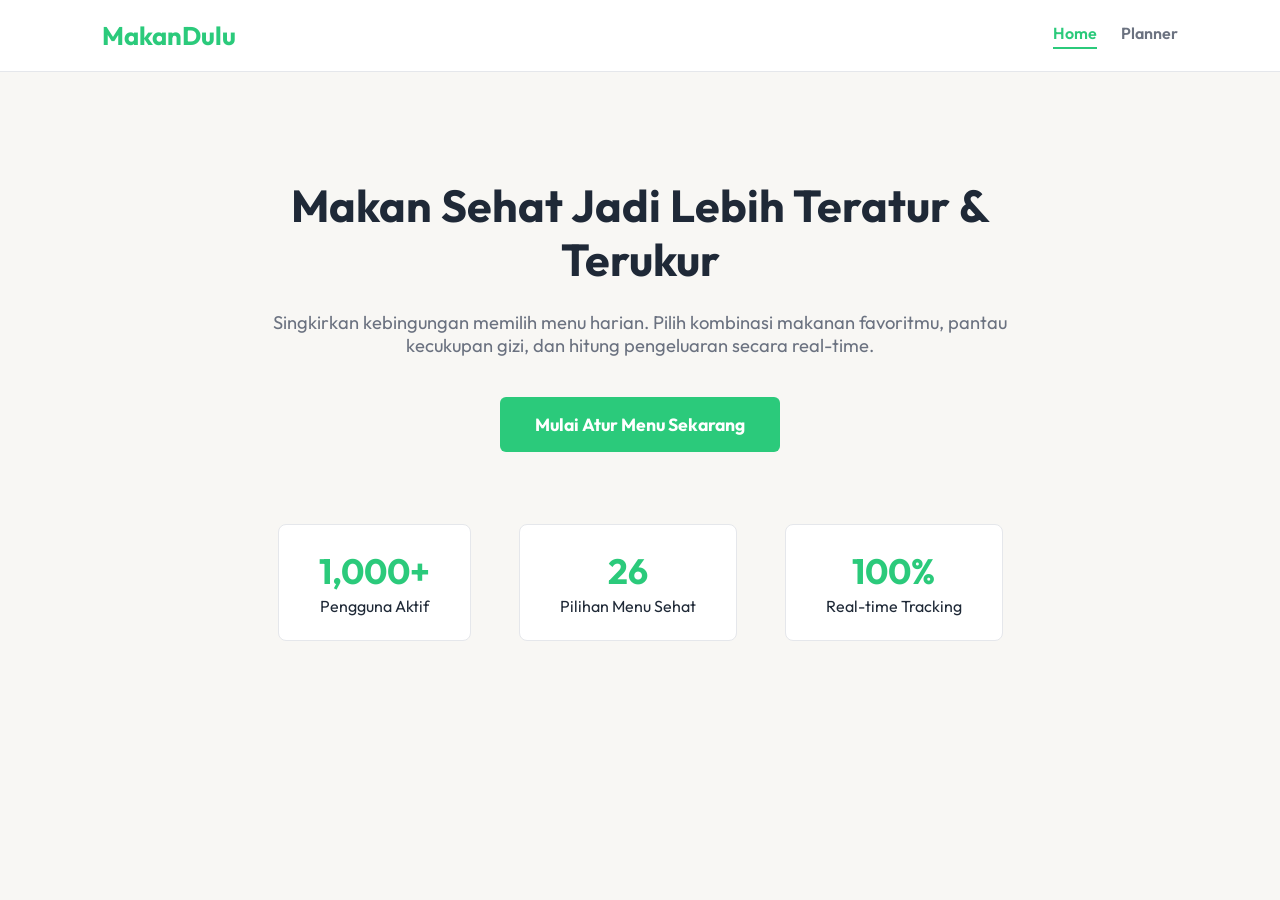
==== index.html @ 68d60e6a "initial commit tubes" ====
<!DOCTYPE html>
<html lang="id">
<head>
    <meta charset="UTF-8">
    <meta name="viewport" content="width=device-width, initial-scale=1.0">
    <title>MakanDulu | Rencanakan Hidup Sehatmu</title>
    <link rel="stylesheet" href="css/global.css">
    <link rel="stylesheet" href="css/landing.css">
    <link href="https://fonts.googleapis.com/css2?family=Outfit:wght@400;600;700&display=swap" rel="stylesheet">
</head>
<body>
    <nav class="navbar">
        <div class="nav-brand">MakanDulu</div>
        <div class="nav-links">
            <a href="index.html" class="nav-link active">Home</a>
            <a href="planner.html" class="nav-link">Planner</a>
        </div>
    </nav>

    <section class="hero-section">
        <div class="hero-container">
            <div class="hero-content">
                <h1>Makan Sehat Jadi Lebih Teratur & Terukur</h1>
                <p>Singkirkan kebingungan memilih menu harian. Pilih kombinasi makanan favoritmu, pantau kecukupan gizi, dan hitung pengeluaran secara real-time.</p>
                <a href="planner.html" class="cta-button">Mulai Atur Menu Sekarang</a>
            </div>
            
            <div class="hero-stats">
                <div class="stat-box">
                    <h3>1,000+</h3>
                    <p>Pengguna Aktif</p>
                </div>
                <div class="stat-box">
                    <h3>26</h3>
                    <p>Pilihan Menu Sehat</p>
                </div>
                <div class="stat-box">
                    <h3>100%</h3>
                    <p>Real-time Tracking</p>
                </div>
            </div>
        </div>
    </section>

</body>
</html>
---- css/global.css ----
:root {
    --primary-solid: #2BCA7B;
    --primary-dark-solid: #22A462;
    --dark-text: #1F2937;
    --muted-text: #6B7280;
    --light-bg: #F8F7F4;
    --pure-white: #FFFFFF;
    --border-line: #E5E7EB;
}

* {
    margin: 0;
    padding: 0;
    box-sizing: border-box;
    font-family: 'Outfit', sans-serif;
}

body {
    background-color: var(--light-bg);
    color: var(--dark-text);
}

.hidden {
    display: none !important;
}

.navbar {
    background-color: var(--pure-white);
    padding: 1.2rem 8%;
    display: flex;
    justify-content: space-between;
    align-items: center;
    border-bottom: 1px solid var(--border-line);
}

.nav-brand {
    font-size: 1.6rem;
    font-weight: 700;
    color: var(--primary-solid);
}

.nav-links {
    display: flex;
    gap: 1.5rem;
}

.nav-link {
    text-decoration: none;
    color: var(--muted-text);
    font-weight: 600;
    font-size: 1rem;
    padding-bottom: 4px;
    transition: color 0.2s;
}

.nav-link.active, .nav-link:hover {
    color: var(--primary-solid);
    border-bottom: 2px solid var(--primary-solid);
}
---- css/landing.css ----
.hero-section {
    min-height: 75vh;
    display: flex;
    align-items: center;
    justify-content: center;
    padding: 4rem 8%;
}

.hero-container {
    text-align: center;
    max-width: 800px;
}

.hero-content h1 {
    font-size: 2.8rem;
    line-height: 1.2;
    margin-bottom: 1.5rem;
    color: var(--dark-text);
}

.hero-content p {
    font-size: 1.15rem;
    color: var(--muted-text);
    margin-bottom: 2.5rem;
}

.cta-button {
    display: inline-block;
    text-decoration: none;
    background-color: var(--primary-solid);
    color: var(--pure-white);
    padding: 1rem 2.2rem;
    font-weight: 700;
    font-size: 1.1rem;
    border-radius: 6px;
    transition: background-color 0.2s;
}

.cta-button:hover {
    background-color: var(--primary-dark-solid);
}

.hero-stats {
    display: flex;
    justify-content: center;
    gap: 3rem;
    margin-top: 4.5rem;
    flex-wrap: wrap;
}

.stat-box {
    background-color: var(--pure-white);
    padding: 1.5rem 2.5rem;
    border: 1px solid var(--border-line);
    border-radius: 8px;
    min-width: 180px;
}

.stat-box h3 {
    font-size: 2.2rem;
    color: var(--primary-solid);
    margin-bottom: 0.2rem;
}

/* RESPONSIVITAS*/
@media (max-width: 640px) {
    .hero-section {
        padding: 3rem 5%;
    }
    
    .hero-content h1 {
        font-size: 2.2rem;
    }
    
    .hero-content p {
        font-size: 1rem;
        margin-bottom: 2rem;
    }
    
    .hero-stats {
        gap: 1.5rem;
        margin-top: 3rem;
    }
    
    .stat-box {
        padding: 1rem 1.5rem;
        min-width: 140px;
    }
    
    .stat-box h3 {
        font-size: 1.8rem;
    }
}
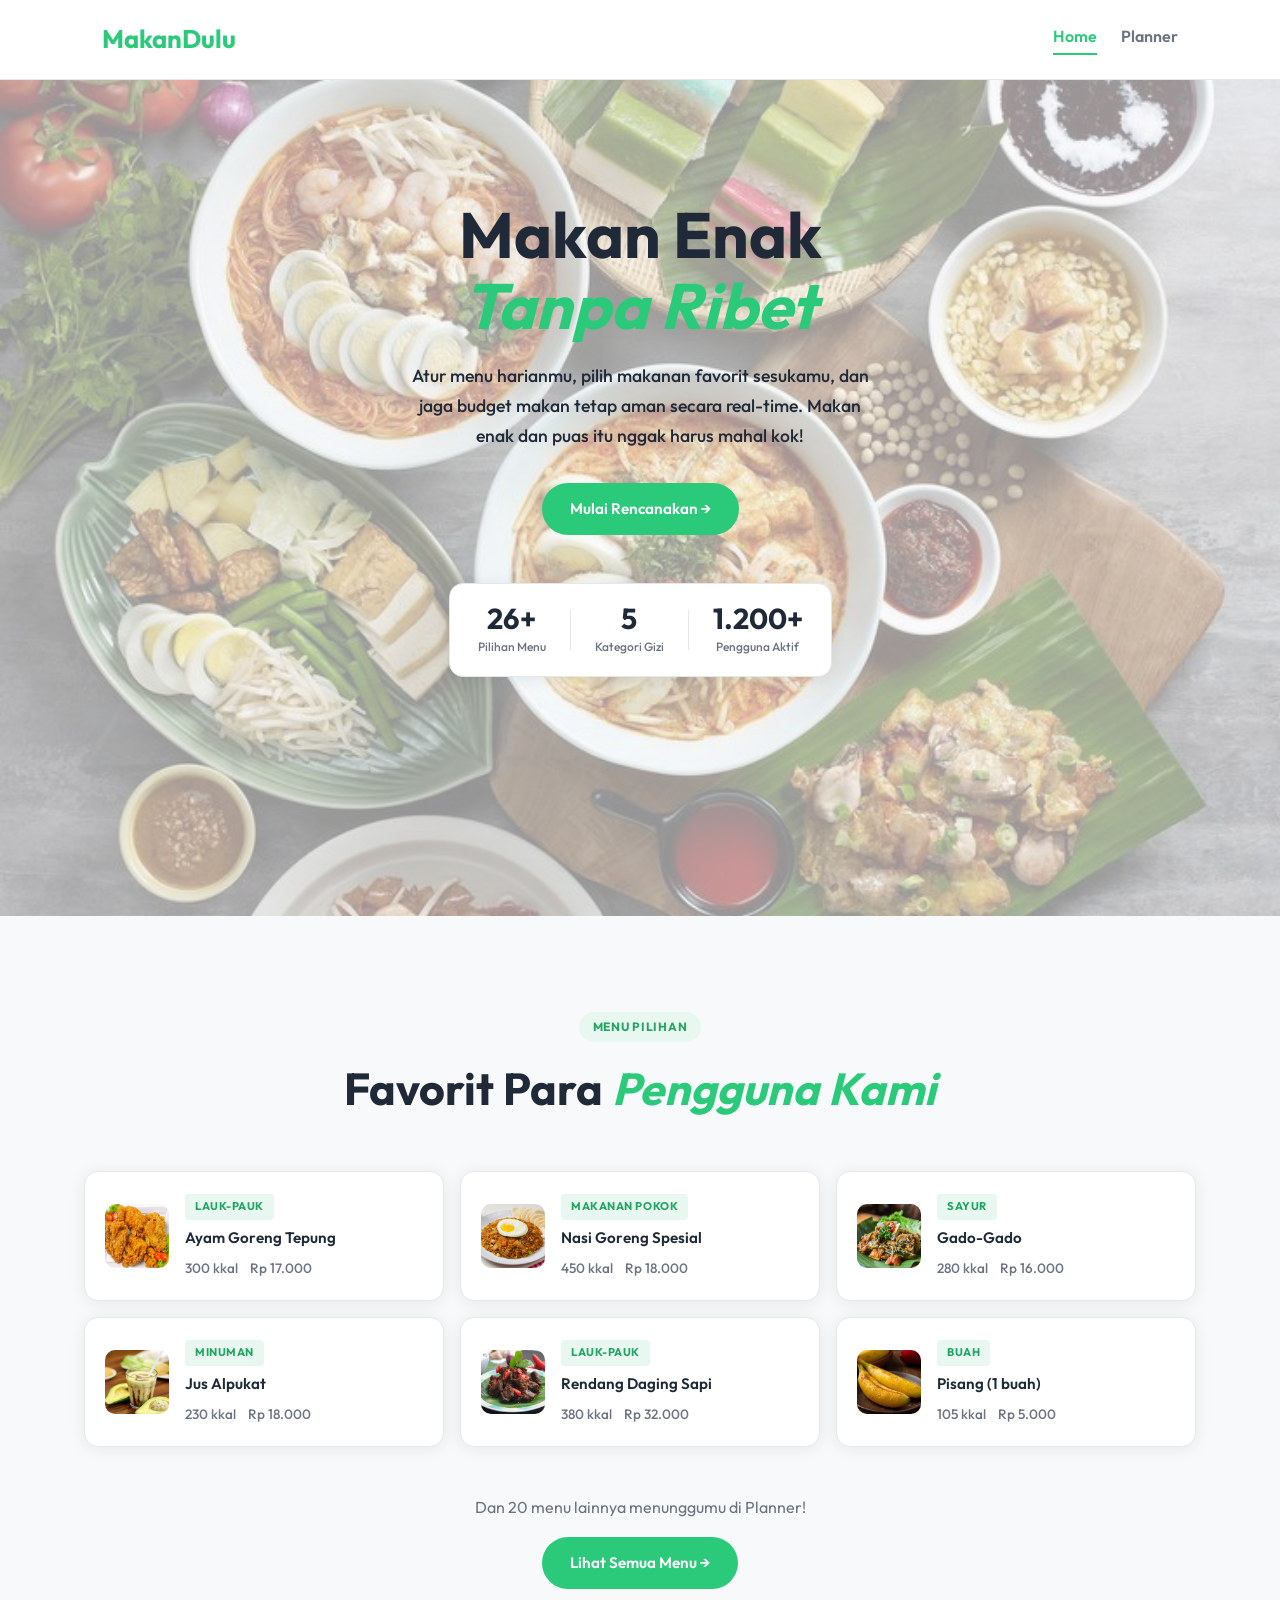
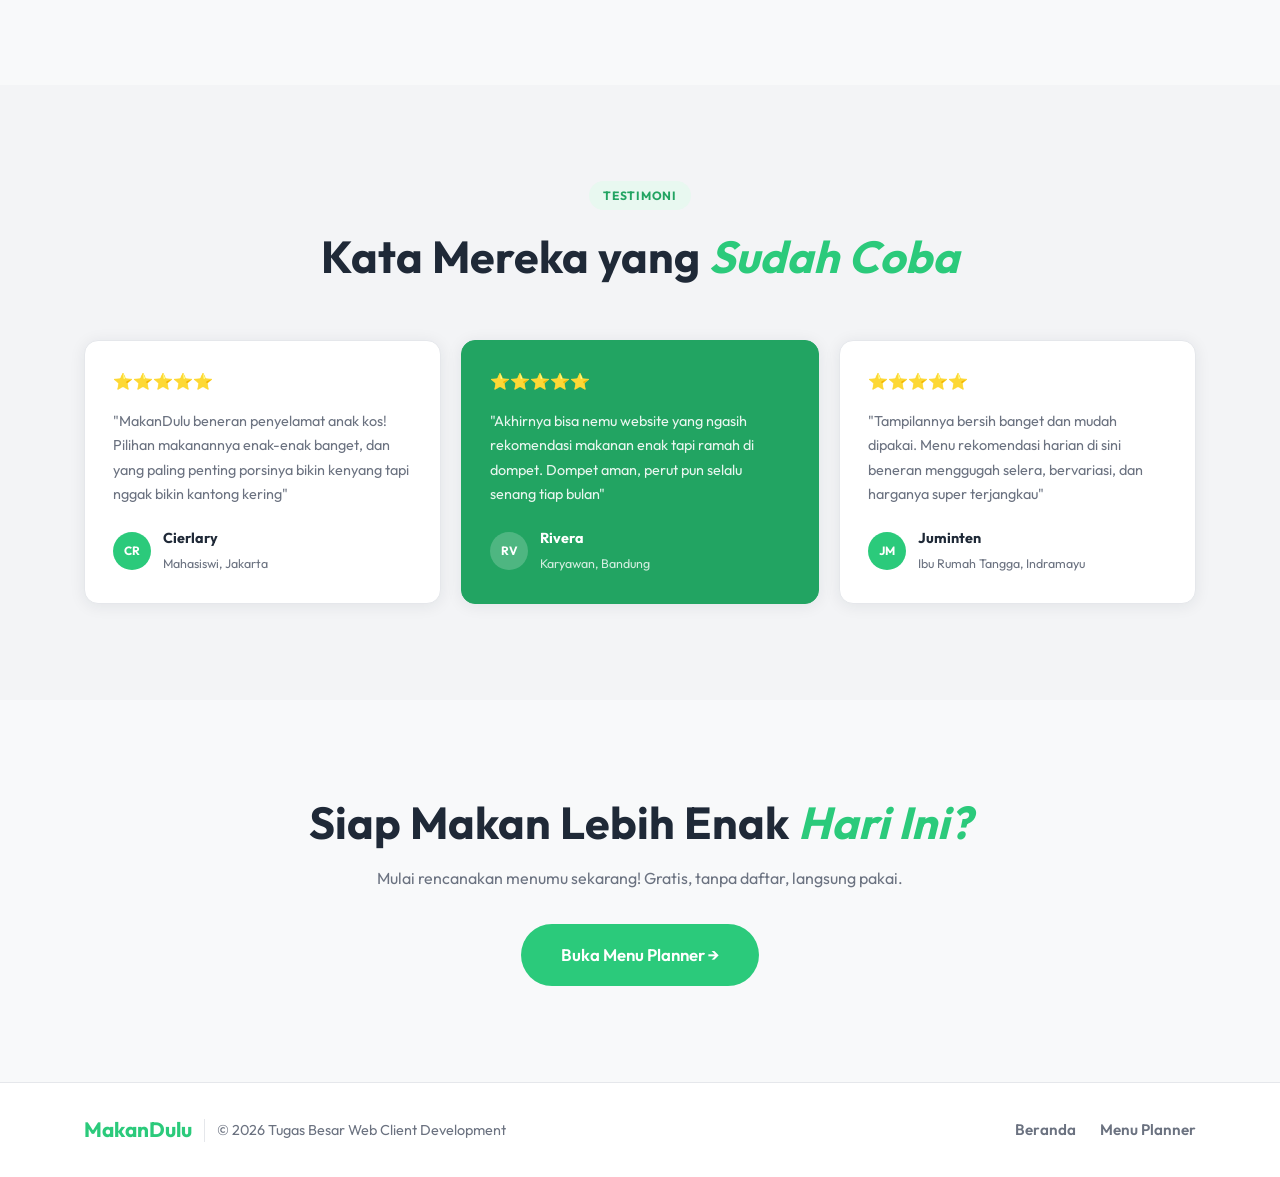
==== commit 2c01edb0: "penyusaian warna landing page dan css global" ====
--- a/index.html
+++ b/index.html
@@ -1,14 +1,18 @@
 <!DOCTYPE html>
 <html lang="id">
 <head>
-    <meta charset="UTF-8">
-    <meta name="viewport" content="width=device-width, initial-scale=1.0">
-    <title>MakanDulu | Rencanakan Hidup Sehatmu</title>
-    <link rel="stylesheet" href="css/global.css">
-    <link rel="stylesheet" href="css/landing.css">
-    <link href="https://fonts.googleapis.com/css2?family=Outfit:wght@400;600;700&display=swap" rel="stylesheet">
+    <meta charset="UTF-8" />
+    <meta name="viewport" content="width=device-width, initial-scale=1.0" />
+    <title>MakanDulu | Rencanakan Makanmu</title>
+    <link rel="stylesheet" href="css/global.css" />
+    <link rel="stylesheet" href="css/landing.css" />
+    <link rel="preconnect" href="https://fonts.googleapis.com" />
+    <link rel="preconnect" href="https://fonts.gstatic.com" crossorigin />
+    <link href="https://fonts.googleapis.com/css2?family=Outfit:wght@400;500;600;700&display=swap" rel="stylesheet">
 </head>
 <body>
+
+    <!-- NAV -->
     <nav class="navbar">
         <div class="nav-brand">MakanDulu</div>
         <div class="nav-links">
@@ -17,30 +21,203 @@
         </div>
     </nav>
 
-    <section class="hero-section">
-        <div class="hero-container">
-            <div class="hero-content">
-                <h1>Makan Sehat Jadi Lebih Teratur & Terukur</h1>
-                <p>Singkirkan kebingungan memilih menu harian. Pilih kombinasi makanan favoritmu, pantau kecukupan gizi, dan hitung pengeluaran secara real-time.</p>
-                <a href="planner.html" class="cta-button">Mulai Atur Menu Sekarang</a>
-            </div>
-            
+    <!-- HERO -->
+    <section class="hero hero-centered">
+        <img src="assets/background.jpeg" alt="Background Makanan" class="hero-bg-full">
+        <div class="hero-bg-dots" id="heroDots"></div>
+        <div class="hero-content">
+            <h1 class="hero-title">Makan Enak <br><em>Tanpa Ribet</em></h1>
+            <p class="hero-desc">Atur menu harianmu, pilih makanan favorit sesukamu, dan jaga budget makan tetap aman secara real-time. Makan enak dan puas itu nggak harus mahal kok!</p>
+            <div class="hero-actions">
+                <a href="planner.html" class="btn-primary">Mulai Rencanakan →</a>
+            </div>
             <div class="hero-stats">
-                <div class="stat-box">
-                    <h3>1,000+</h3>
-                    <p>Pengguna Aktif</p>
-                </div>
-                <div class="stat-box">
-                    <h3>26</h3>
-                    <p>Pilihan Menu Sehat</p>
-                </div>
-                <div class="stat-box">
-                    <h3>100%</h3>
-                    <p>Real-time Tracking</p>
-                </div>
-            </div>
-        </div>
-    </section>
+                <div class="stat">
+                    <span class="stat-num">26+</span>
+                    <span class="stat-label">Pilihan Menu</span>
+                </div>
+                <div class="stat-divider"></div>
+                <div class="stat">
+                    <span class="stat-num">5</span>
+                    <span class="stat-label">Kategori Gizi</span>
+                </div>
+                <div class="stat-divider"></div>
+                <div class="stat">
+                    <span class="stat-num">1.200+</span>
+                    <span class="stat-label">Pengguna Aktif</span>
+                </div>
+            </div>
+        </div>
+    </section>
+
+    <!-- MENU FAVORIT -->
+    <section class="menu-favorit" id="menu-favorit">
+        <div class="container">
+            <div class="section-header">
+                <span class="section-tag">Menu Pilihan</span>
+                <h2>Favorit Para <em>Pengguna Kami</em></h2>
+            </div>
+            <div class="menu-grid">
+
+                <div class="menu-card">
+                    <div class="menu-img-wrap">
+                        <img src="assets/ayam-goreng-tepung.jpg" alt="Ayam Goreng Tepung" class="menu-food-img" />
+                    </div>
+                    <div class="menu-info">
+                        <span class="menu-cat">Lauk-Pauk</span>
+                        <h4>Ayam Goreng Tepung</h4>
+                        <div class="menu-meta">
+                            <span>300 kkal</span>
+                            <span>Rp 17.000</span>
+                        </div>
+                    </div>
+                </div>
+
+                <div class="menu-card">
+                    <div class="menu-img-wrap">
+                        <img src="assets/nasi-goreng-spesial.jpg" alt="Nasi Goreng Spesial" class="menu-food-img" />
+                    </div>
+                    <div class="menu-info">
+                        <span class="menu-cat">Makanan Pokok</span>
+                        <h4>Nasi Goreng Spesial</h4>
+                        <div class="menu-meta">
+                            <span>450 kkal</span>
+                            <span>Rp 18.000</span>
+                        </div>
+                    </div>
+                </div>
+
+                <div class="menu-card">
+                    <div class="menu-img-wrap">
+                        <img src="assets/gado-gado.jpg" alt="Gado-Gado" class="menu-food-img" />
+                    </div>
+                    <div class="menu-info">
+                        <span class="menu-cat">Sayur</span>
+                        <h4>Gado-Gado</h4>
+                        <div class="menu-meta">
+                            <span>280 kkal</span>
+                            <span>Rp 16.000</span>
+                        </div>
+                    </div>
+                </div>
+
+                <div class="menu-card">
+                    <div class="menu-img-wrap">
+                        <img src="assets/jus-alpukat.jpg" alt="Jus Alpukat" class="menu-food-img" />
+                    </div>
+                    <div class="menu-info">
+                        <span class="menu-cat">Minuman</span>
+                        <h4>Jus Alpukat</h4>
+                        <div class="menu-meta">
+                            <span>230 kkal</span>
+                            <span>Rp 18.000</span>
+                        </div>
+                    </div>
+                </div>
+
+                <div class="menu-card">
+                    <div class="menu-img-wrap">
+                        <img src="assets/rendang-daging-sapi.jpg" alt="Rendang Daging Sapi" class="menu-food-img" />
+                    </div>
+                    <div class="menu-info">
+                        <span class="menu-cat">Lauk-Pauk</span>
+                        <h4>Rendang Daging Sapi</h4>
+                        <div class="menu-meta">
+                            <span>380 kkal</span>
+                            <span>Rp 32.000</span>
+                        </div>
+                    </div>
+                </div>
+
+                <div class="menu-card">
+                    <div class="menu-img-wrap">
+                        <img src="assets/pisang.jpg" alt="Pisang" class="menu-food-img" />
+                    </div>
+                    <div class="menu-info">
+                        <span class="menu-cat">Buah</span>
+                        <h4>Pisang (1 buah)</h4>
+                        <div class="menu-meta">
+                            <span>105 kkal</span>
+                            <span>Rp 5.000</span>
+                        </div>
+                    </div>
+                </div>
+
+            </div>
+            <div class="menu-cta">
+                <p>Dan 20 menu lainnya menunggumu di Planner!</p>
+                <a href="planner.html" class="btn-primary">Lihat Semua Menu →</a>
+            </div>
+        </div>
+    </section>
+
+    <!-- TESTIMONI -->
+    <section class="testimoni">
+        <div class="container">
+            <div class="section-header">
+                <span class="section-tag">Testimoni</span>
+                <h2>Kata Mereka yang <em>Sudah Coba</em></h2>
+            </div>
+            <div class="testi-grid">
+                <div class="testi-card">
+                    <div class="testi-stars">⭐⭐⭐⭐⭐</div>
+                    <p>"MakanDulu beneran penyelamat anak kos! Pilihan makanannya enak-enak banget, dan yang paling penting porsinya bikin kenyang tapi nggak bikin kantong kering"</p>
+                    <div class="testi-author">
+                        <div class="testi-avatar">CR</div>
+                        <div>
+                            <strong>Cierlary</strong>
+                            <span>Mahasiswi, Jakarta</span>
+                        </div>
+                    </div>
+                </div>
+                <div class="testi-card testi-featured">
+                    <div class="testi-stars">⭐⭐⭐⭐⭐</div>
+                    <p>"Akhirnya bisa nemu website yang ngasih rekomendasi makanan enak tapi ramah di dompet. Dompet aman, perut pun selalu senang tiap bulan"</p>
+                    <div class="testi-author">
+                        <div class="testi-avatar">RV</div>
+                        <div>
+                            <strong>Rivera</strong>
+                            <span>Karyawan, Bandung</span>
+                        </div>
+                    </div>
+                </div>
+                <div class="testi-card">
+                    <div class="testi-stars">⭐⭐⭐⭐⭐</div>
+                    <p>"Tampilannya bersih banget dan mudah dipakai. Menu rekomendasi harian di sini beneran menggugah selera, bervariasi, dan harganya super terjangkau"</p>
+                    <div class="testi-author">
+                        <div class="testi-avatar">JM</div>
+                        <div>
+                            <strong>Juminten</strong>
+                            <span>Ibu Rumah Tangga, Indramayu</span>
+                        </div>
+                    </div>
+                </div>
+            </div>
+        </div>
+    </section>
+
+    <!-- CTA BOTTOM -->
+    <section class="cta-bottom">
+        <div class="container">
+            <h2>Siap Makan Lebih Enak <em>Hari Ini?</em></h2>
+            <p>Mulai rencanakan menumu sekarang! Gratis, tanpa daftar, langsung pakai.</p>
+            <a href="planner.html" class="btn-primary btn-large">Buka Menu Planner →</a>
+        </div>
+    </section>
+
+    <!-- FOOTER -->
+    <footer class="footer">
+        <div class="container footer-inner">
+            <div class="footer-left">
+                <span class="footer-logo">MakanDulu</span>
+                <span class="footer-copyright">© 2026 Tugas Besar Web Client Development</span>
+            </div>
+            <div class="footer-links">
+                <a href="index.html">Beranda</a>
+                <a href="planner.html">Menu Planner</a>
+            </div>
+        </div>
+    </footer>
 
 </body>
 </html>
--- a/css/global.css
+++ b/css/global.css
@@ -1,29 +1,74 @@
+/* ─── RESET & BASE ──────────────────────────────────────────── */
+*, *::before, *::after {
+    box-sizing: border-box;
+    margin: 0;
+    padding: 0;
+    font-family: 'Outfit', sans-serif;
+}
+
 :root {
+    /* Palet Warna Utama */
     --primary-solid: #2BCA7B;
     --primary-dark-solid: #22A462;
     --dark-text: #1F2937;
     --muted-text: #6B7280;
-    --light-bg: #F8F7F4;
+    --light-bg: #F8F9FA;
+    --light-bg-alt: #F3F4F6; 
     --pure-white: #FFFFFF;
     --border-line: #E5E7EB;
+
+    --shadow: 0 2px 16px rgba(31, 41, 55, 0.08);
+    --shadow-lg: 0 8px 40px rgba(31, 41, 55, 0.12);
+    --radius: 14px;
+    --radius-sm: 8px;
+    --transition: 0.2s ease;
 }
 
-* {
-    margin: 0;
-    padding: 0;
-    box-sizing: border-box;
-    font-family: 'Outfit', sans-serif;
+html {
+    scroll-behavior: smooth;
 }
 
 body {
     background-color: var(--light-bg);
     color: var(--dark-text);
+    line-height: 1.6;
+    -webkit-font-smoothing: antialiased;
+}
+
+img {
+    max-width: 100%;
+}
+
+a {
+    text-decoration: none;
+    color: inherit;
+}
+
+ul {
+    list-style: none;
 }
 
 .hidden {
     display: none !important;
 }
 
+/* ─── FONT ──────────────────────────────────────── */
+h1 {
+    font-size: clamp(2.4rem, 5vw, 4rem);
+    line-height: 1.1;
+}
+
+h2 {
+    font-size: clamp(1.8rem, 3.5vw, 2.8rem);
+    line-height: 1.2;
+}
+
+em {
+    font-style: italic;
+    color: var(--primary-solid);
+}
+
+/* ─── NAVBAR ──────────────────────────────────────────── */
 .navbar {
     background-color: var(--pure-white);
     padding: 1.2rem 8%;
@@ -57,3 +102,34 @@
     color: var(--primary-solid);
     border-bottom: 2px solid var(--primary-solid);
 }
+
+/* ─── SCROLLBAR ─────────────────────────────────────── */
+::-webkit-scrollbar {
+    width: 6px;
+    height: 6px;
+}
+
+::-webkit-scrollbar-track {
+    background: transparent;
+}
+
+::-webkit-scrollbar-thumb {
+    background: var(--border-line);
+    border-radius: 3px;
+}
+
+::-webkit-scrollbar-thumb:hover {
+    background: var(--muted-text);
+}
+
+:focus-visible {
+    outline: 2px solid var(--primary-solid);
+    outline-offset: 2px;
+}
+
+@media (prefers-reduced-motion: reduce) {
+    *, *::before, *::after {
+        animation-duration: 0.01ms !important;
+        transition-duration: 0.01ms !important;
+    }
+}
--- a/css/landing.css
+++ b/css/landing.css
@@ -1,93 +1,493 @@
-.hero-section {
-    min-height: 75vh;
-    display: flex;
+/* ─── CONTAINER ──────────────────────────────────────────────── */
+.container {
+    max-width: 1160px;
+    margin: 0 auto;
+    padding: 0 24px;
+}
+
+/* ─── BUTTONS ────────────────────────────────────────────────── */
+.btn-primary {
+    display: inline-flex;
+    align-items: center;
+    background: var(--primary-solid);
+    color: var(--pure-white);
+    padding: 14px 28px;
+    border-radius: 50px;
+    font-weight: 600;
+    font-size: 0.95rem;
+    transition: background var(--transition), transform var(--transition);
+}
+
+.btn-primary:hover {
+    background: var(--primary-dark-solid);
+    transform: translateY(-2px);
+}
+
+.btn-large {
+    padding: 18px 40px;
+    font-size: 1.05rem;
+}
+
+/* ─── HERO ───────────────────────────────────────────────────── */
+.hero {
+    position: relative;
+    overflow: hidden;
+    min-height: calc(100vh - 64px);
+    display: flex;
+    align-items: center;
+    justify-content: space-between;
+    max-width: 1280px;
+    margin: 0 auto;
+    padding: 60px 40px;
+    gap: 40px;
+}
+
+.hero-bg-full {
+    position: absolute;
+    top: 0;
+    left: 0;
+    width: 100%;
+    height: 100%;
+    object-fit: cover;
+    object-position: center;
+    opacity: 0.4;
+    z-index: 1;
+    pointer-events: none;
+}
+
+.hero-content {
+    position: relative;
+    z-index: 2;
+    flex: 1;
+    min-width: 0;
+}
+
+.hero-title {
+    margin-bottom: 20px;
+    color: var(--dark-text);
+}
+
+.hero-desc {
+    font-size: 1.1rem;
+    color: var(--dark-text);
+    font-weight: 500;
+    max-width: 480px;
+    margin-bottom: 32px;
+    line-height: 1.7;
+}
+
+.hero-actions {
+    display: flex;
+    align-items: center;
+    gap: 14px;
+    flex-wrap: wrap;
+    margin-bottom: 48px;
+}
+
+.hero-stats {
+    display: flex;
+    align-items: center;
+    background: var(--pure-white);
+    border: 1px solid var(--border-line);
+    border-radius: var(--radius);
+    padding: 20px 28px;
+    width: fit-content;
+    box-shadow: var(--shadow);
+}
+
+.stat {
+    text-align: center;
+    padding: 0 24px;
+}
+
+.stat:first-child {
+    padding-left: 0;
+}
+
+.stat:last-child {
+    padding-right: 0;
+}
+
+.stat-num {
+    display: block;
+    font-size: 1.8rem;
+    color: var(--dark-text);
+    line-height: 1;
+    font-weight: 700;
+}
+
+.stat-label {
+    display: block;
+    font-size: 0.75rem;
+    color: var(--muted-text);
+    font-weight: 500;
+    margin-top: 4px;
+}
+
+.stat-divider {
+    width: 1px;
+    height: 40px;
+    background: var(--border-line);
+}
+
+.hero-centered {
+    flex-direction: column;
     align-items: center;
     justify-content: center;
-    padding: 4rem 8%;
-}
-
-.hero-container {
     text-align: center;
-    max-width: 800px;
-}
-
-.hero-content h1 {
-    font-size: 2.8rem;
-    line-height: 1.2;
-    margin-bottom: 1.5rem;
+    max-width: 100%;
+    padding: 80px 40px;
+}
+
+.hero-centered .hero-content {
+    display: flex;
+    flex-direction: column;
+    align-items: center;
+}
+
+.hero-centered .hero-desc {
+    margin-left: auto;
+    margin-right: auto;
+}
+
+.hero-centered .hero-stats {
+    margin: 0 auto;
+}
+
+/* ─── SECTION COMMON ─────────────────────────────────────────── */
+.section-header {
+    text-align: center;
+    margin-bottom: 56px;
+}
+
+.section-tag {
+    display: inline-block;
+    background: #E8F8F0;
+    color: var(--primary-dark-solid);
+    padding: 5px 14px;
+    border-radius: 50px;
+    font-size: 0.75rem;
+    font-weight: 700;
+    letter-spacing: 0.06em;
+    text-transform: uppercase;
+    margin-bottom: 12px;
+}
+
+.section-header h2 {
+    margin-top: 8px;
+}
+
+/* ─── MENU FAVORIT ───────────────────────────────────────────── */
+.menu-favorit {
+    padding: 96px 0;
+}
+
+.menu-grid {
+    display: grid;
+    grid-template-columns: repeat(auto-fill, minmax(280px, 1fr));
+    gap: 16px;
+    margin-bottom: 48px;
+}
+
+.menu-card {
+    background: var(--pure-white);
+    border: 1px solid var(--border-line);
+    border-radius: var(--radius);
+    padding: 20px;
+    display: flex;
+    align-items: center;
+    gap: 16px;
+    transition: transform var(--transition), box-shadow var(--transition);
+    box-shadow: var(--shadow);
+}
+
+.menu-card:hover {
+    transform: translateY(-3px);
+    box-shadow: var(--shadow-lg);
+}
+
+.menu-img-wrap {
+    width: 64px;
+    height: 64px;
+    border-radius: 10px;
+    overflow: hidden;
+    flex-shrink: 0;
+    background: var(--light-bg-alt);
+}
+
+.menu-food-img {
+    width: 100%;
+    height: 100%;
+    object-fit: cover;
+    display: block;
+}
+
+.menu-info {
+    min-width: 0;
+}
+
+.menu-cat {
+    display: inline-block;
+    font-size: 0.7rem;
+    font-weight: 700;
+    letter-spacing: 0.05em;
+    text-transform: uppercase;
+    padding: 4px 10px;
+    border-radius: 4px;
+    margin-bottom: 6px;
+    background-color: #E8F8F0;
+    color: var(--primary-dark-solid);
+}
+
+.menu-card h4 {
+    font-size: 0.95rem;
+    font-weight: 600;
+    margin-bottom: 8px;
     color: var(--dark-text);
 }
 
-.hero-content p {
-    font-size: 1.15rem;
-    color: var(--muted-text);
-    margin-bottom: 2.5rem;
-}
-
-.cta-button {
-    display: inline-block;
-    text-decoration: none;
-    background-color: var(--primary-solid);
+.menu-meta {
+    display: flex;
+    gap: 12px;
+    font-size: 0.85rem;
+    font-weight: 500;
+    color: var(--muted-text);
+}
+
+.menu-cta {
+    text-align: center;
+}
+
+.menu-cta p {
+    color: var(--muted-text);
+    margin-bottom: 16px;
+}
+
+/* ─── TESTIMONI ──────────────────────────────────────────────── */
+.testimoni {
+    background: var(--light-bg-alt);
+    padding: 96px 0;
+}
+
+.testi-grid {
+    display: grid;
+    grid-template-columns: repeat(auto-fill, minmax(280px, 1fr));
+    gap: 20px;
+    align-items: start;
+}
+
+.testi-card {
+    background: var(--pure-white);
+    border: 1px solid var(--border-line);
+    border-radius: var(--radius);
+    padding: 28px;
+    box-shadow: var(--shadow);
+}
+
+.testi-featured {
+    background: var(--primary-dark-solid);
     color: var(--pure-white);
-    padding: 1rem 2.2rem;
+    border-color: var(--primary-dark-solid);
+}
+
+.testi-stars {
+    font-size: 1rem;
+    margin-bottom: 14px;
+}
+
+.testi-card p {
+    font-size: 0.9rem;
+    line-height: 1.7;
+    margin-bottom: 20px;
+    color: var(--muted-text);
+}
+
+.testi-featured p {
+    color: rgba(255, 255, 255, 0.9);
+}
+
+.testi-author {
+    display: flex;
+    align-items: center;
+    gap: 12px;
+}
+
+.testi-avatar {
+    width: 38px;
+    height: 38px;
+    border-radius: 50%;
+    background: var(--primary-solid);
+    color: var(--pure-white);
+    display: flex;
+    align-items: center;
+    justify-content: center;
+    font-size: 0.75rem;
     font-weight: 700;
-    font-size: 1.1rem;
-    border-radius: 6px;
-    transition: background-color 0.2s;
-}
-
-.cta-button:hover {
-    background-color: var(--primary-dark-solid);
-}
-
-.hero-stats {
-    display: flex;
-    justify-content: center;
-    gap: 3rem;
-    margin-top: 4.5rem;
+    flex-shrink: 0;
+}
+
+.testi-featured .testi-avatar {
+    background: rgba(255, 255, 255, 0.2);
+    color: var(--pure-white);
+}
+
+.testi-author strong {
+    display: block;
+    font-size: 0.9rem;
+}
+
+.testi-author span {
+    font-size: 0.78rem;
+    color: var(--muted-text);
+}
+
+.testi-featured .testi-author span {
+    color: rgba(255, 255, 255, 0.8);
+}
+
+/* ─── CTA BOTTOM ─────────────────────────────────────────────── */
+.cta-bottom {
+    padding: 96px 0;
+    text-align: center;
+}
+
+.cta-bottom h2 {
+    margin-bottom: 16px;
+}
+
+.cta-bottom p {
+    color: var(--muted-text);
+    margin-bottom: 32px;
+    font-size: 1rem;
+}
+
+/* ─── FOOTER ─────────────────────────────────────────────────── */
+.footer {
+    background: var(--pure-white);
+    color: var(--muted-text);
+    padding: 30px 0;
+    border-top: 1px solid var(--border-line);
+}
+
+.footer-inner {
+    display: flex;
+    justify-content: space-between;
+    align-items: center;
     flex-wrap: wrap;
-}
-
-.stat-box {
-    background-color: var(--pure-white);
-    padding: 1.5rem 2.5rem;
-    border: 1px solid var(--border-line);
-    border-radius: 8px;
-    min-width: 180px;
-}
-
-.stat-box h3 {
-    font-size: 2.2rem;
+    gap: 16px;
+}
+
+.footer-left {
+    display: flex;
+    align-items: center;
+    gap: 12px;
+}
+
+.footer-logo {
     color: var(--primary-solid);
-    margin-bottom: 0.2rem;
-}
-
-/* RESPONSIVITAS*/
-@media (max-width: 640px) {
-    .hero-section {
-        padding: 3rem 5%;
-    }
-    
-    .hero-content h1 {
-        font-size: 2.2rem;
-    }
-    
-    .hero-content p {
-        font-size: 1rem;
-        margin-bottom: 2rem;
-    }
-    
+    font-size: 1.3rem;
+    font-weight: 700;
+}
+
+.footer-copyright {
+    font-size: 0.9rem;
+    border-left: 1px solid var(--border-line);
+    padding-left: 12px;
+}
+
+.footer-links {
+    display: flex;
+    gap: 24px;
+}
+
+.footer-links a {
+    font-size: 0.95rem;
+    font-weight: 600;
+    color: var(--muted-text);
+    transition: color var(--transition);
+}
+
+.footer-links a:hover {
+    color: var(--primary-solid);
+}
+
+/* ─── RESPONSIVE ─────────────────────────────────────────────── */
+@media (max-width: 900px) {
+    .hero {
+        flex-direction: column;
+        padding-top: 48px;
+        text-align: center;
+        gap: 40px;
+    }
+
+    .hero-desc {
+        margin: 0 auto 32px;
+    }
+
+    .hero-actions {
+        justify-content: center;
+    }
+
     .hero-stats {
-        gap: 1.5rem;
-        margin-top: 3rem;
-    }
-    
-    .stat-box {
-        padding: 1rem 1.5rem;
-        min-width: 140px;
-    }
-    
-    .stat-box h3 {
-        font-size: 1.8rem;
+        margin: 0 auto;
+    }
+}
+
+@media (max-width: 680px) {
+    .hero-stats {
+        flex-direction: column;
+        padding: 20px;
+        gap: 16px;
+    }
+
+    .stat-divider {
+        width: 60px;
+        height: 1px;
+    }
+
+    .stat {
+        padding: 0;
+    }
+
+    .menu-grid {
+        grid-template-columns: 1fr;
+    }
+
+    .testi-grid {
+        grid-template-columns: 1fr;
+    }
+
+    .footer-inner {
+        flex-direction: column;
+        text-align: center;
+        gap: 20px;
+    }
+
+    .footer-left {
+        flex-direction: column;
+        border: none;
+        padding: 0;
+        gap: 8px;
+    }
+
+    .footer-copyright {
+        border-left: none;
+        padding-left: 0;
+    }
+
+    .footer-links {
+        justify-content: center;
+    }
+}
+
+@media (max-width: 400px) {
+    .hero-actions {
+        flex-direction: column;
+        align-items: center;
+    }
+
+    .btn-primary {
+        width: 100%;
+        justify-content: center;
     }
 }
